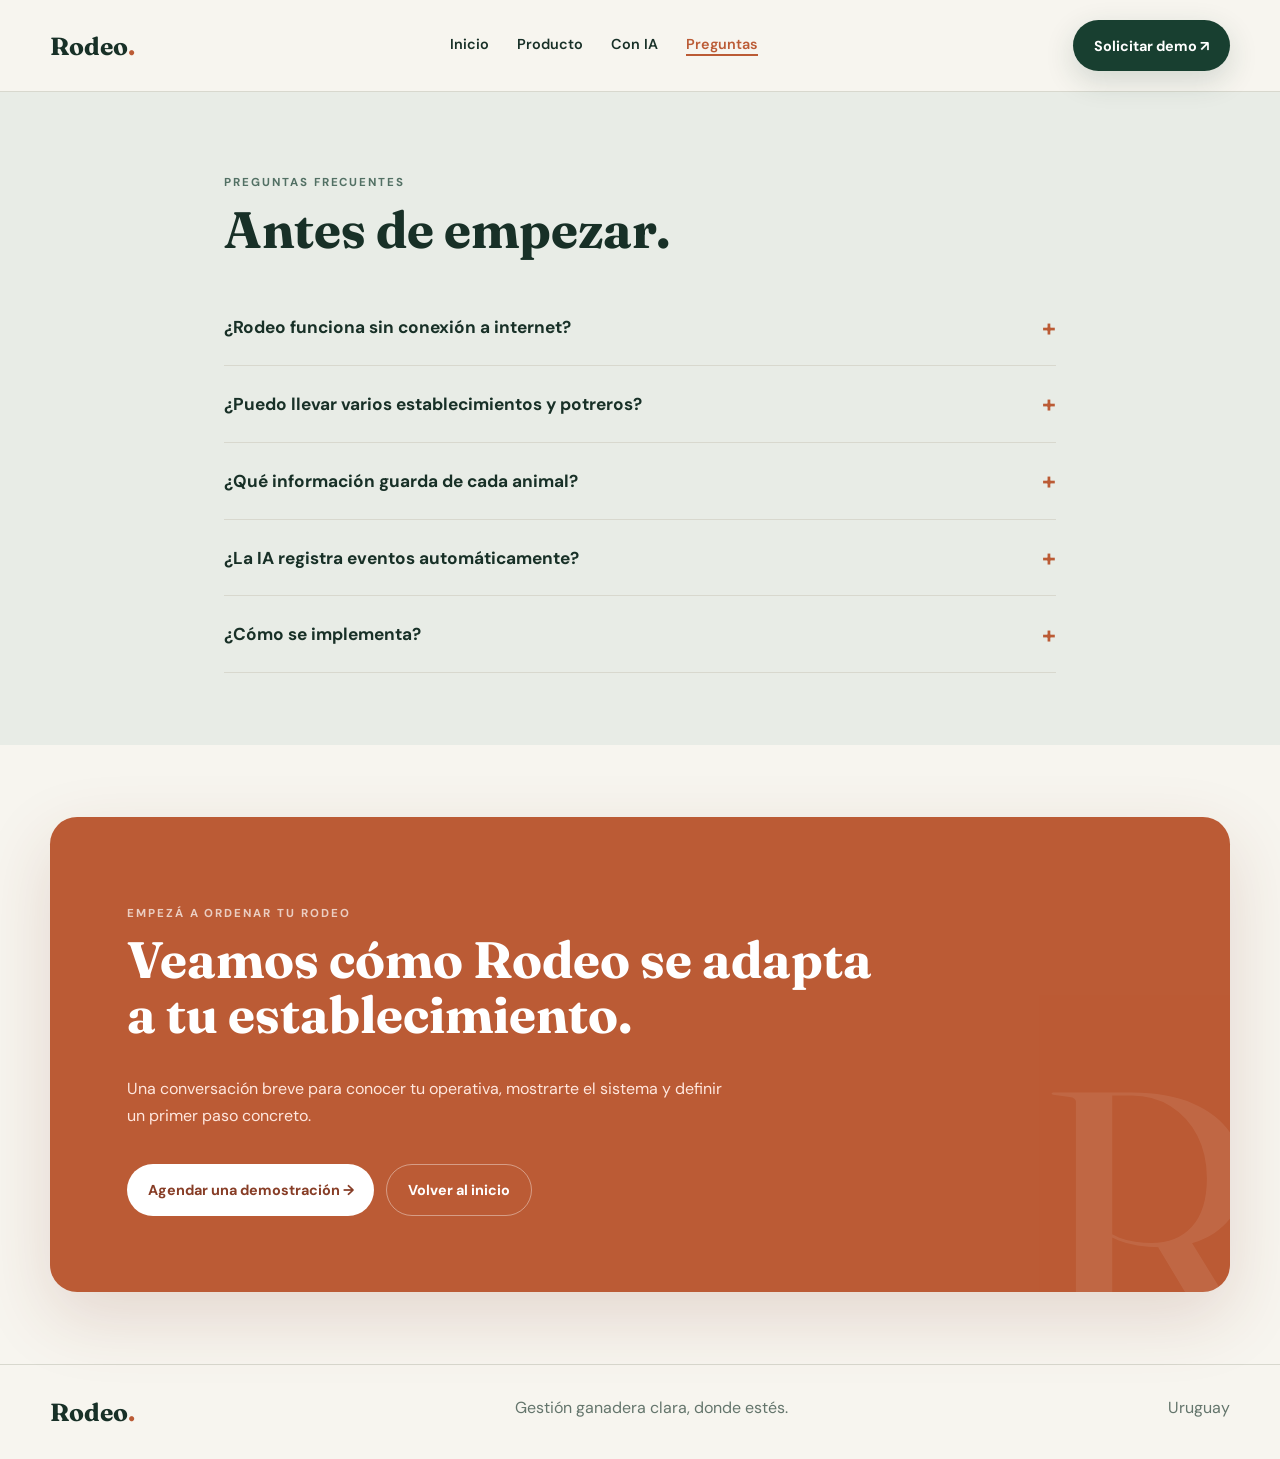
==== preguntas.html @ fd8c74f4 "separacion en secciones" ====
<!doctype html>
<html lang="es">
<head>
  <meta charset="utf-8">
  <meta name="viewport" content="width=device-width,initial-scale=1">
  <meta name="description" content="Preguntas frecuentes y contacto para una demostración de Rodeo.">
  <title>Preguntas — Rodeo</title>
  <meta name="theme-color" content="#173f30">
  <meta name="color-scheme" content="light">
  <meta name="robots" content="index, follow">
  <link rel="icon" href="assets/favicon.svg" type="image/svg+xml">
  <link rel="apple-touch-icon" href="assets/apple-touch-icon.png">
  <link rel="manifest" href="site.webmanifest">
  <link rel="stylesheet" href="styles.css">
  <link rel="preconnect" href="https://fonts.googleapis.com">
  <link rel="preconnect" href="https://fonts.gstatic.com" crossorigin>
  <link href="https://fonts.googleapis.com/css2?family=DM+Sans:wght@400;500;600;700&family=Fraunces:opsz,wght@9..144,600;9..144,700&display=swap" rel="stylesheet">
</head>
<body>
  <header class="header-bar">
    <div class="wrap header">
      <a class="display logo" href="index.html">Rodeo<span>.</span></a>
      <nav aria-label="Navegación principal">
        <a href="index.html">Inicio</a>
        <a href="producto.html">Producto</a>
        <a href="ia.html">Con IA</a>
        <a href="preguntas.html" aria-current="page">Preguntas</a>
      </nav>
      <a class="button primary" href="#contacto">Solicitar demo ↗</a>
    </div>
  </header>
  <main>
    <section class="section workflow-bg">
      <div class="wrap faq">
        <p class="eyebrow">Preguntas frecuentes</p>
        <h2 class="display">Antes de empezar.</h2>
        <details><summary>¿Rodeo funciona sin conexión a internet?</summary><p>Sí. Las jornadas de manga pueden prepararse previamente y utilizarse sin señal. Al recuperar conexión, la información se sincroniza con el sistema.</p></details>
        <details><summary>¿Puedo llevar varios establecimientos y potreros?</summary><p>Sí. Rodeo organiza animales por DICOSE, establecimiento y potrero, y registra los traslados entre ubicaciones.</p></details>
        <details><summary>¿Qué información guarda de cada animal?</summary><p>Identificación, caravana, sexo, raza, categoría, peso, dentición, estado reproductivo, ubicación, aptitud comercial y la bitácora de eventos, entre otros datos.</p></details>
        <details><summary>¿La IA registra eventos automáticamente?</summary><p>No. Rodeo identifica la información de la foto y prepara un borrador de los eventos. Una persona debe revisar los datos y confirmarlos antes de que se incorporen a las fichas.</p></details>
        <details><summary>¿Cómo se implementa?</summary><p>La puesta en marcha se adapta al establecimiento. En una demostración podemos revisar el flujo actual, los datos disponibles y la mejor forma de comenzar.</p></details>
      </div>
    </section>

    <section class="wrap section" id="contacto">
      <div class="cta">
        <div>
          <p class="eyebrow cta-eyebrow">Empezá a ordenar tu rodeo</p>
          <h2 class="display">Veamos cómo Rodeo se adapta a tu establecimiento.</h2>
          <p class="cta-copy">Una conversación breve para conocer tu operativa, mostrarte el sistema y definir un primer paso concreto.</p>
          <div class="actions">
            <a class="button white" href="mailto:contacto@rodeo.uy?subject=Quiero%20conocer%20Rodeo">Agendar una demostración →</a>
            <a class="button outline" href="index.html">Volver al inicio</a>
          </div>
        </div>
      </div>
    </section>
  </main>
  <footer><div class="wrap footer"><span class="display logo">Rodeo<span>.</span></span><span>Gestión ganadera clara, donde estés.</span><span>Uruguay</span></div></footer>
</body>
</html>
---- styles.css ----
/* Rodeo — estilos de la landing page */

:root{--green:#183f30;--orange:#bb5b35;--ink:#183027;--muted:#607068;--paper:#f7f5ef;--line:#d8d8ce}*{box-sizing:border-box}html{scroll-behavior:smooth}body{margin:0;background:var(--paper);color:var(--ink);font-family:"DM Sans",sans-serif}a{color:inherit;text-decoration:none}a:focus-visible{outline:3px solid var(--orange);outline-offset:3px}.wrap{width:min(1180px,calc(100% - 2rem));margin:auto}.display{font-family:"Fraunces",serif}.eyebrow{font-size:.72rem;font-weight:700;letter-spacing:.17em;text-transform:uppercase;color:#527064}.header{display:flex;align-items:center;justify-content:space-between;padding:1.25rem 0}.logo{font-size:1.55rem;font-weight:700}.logo span,.hero em{color:var(--orange)}nav{display:flex;gap:1.75rem;font-size:.9rem;font-weight:600}.button{display:inline-flex;min-height:3.2rem;align-items:center;justify-content:center;gap:.55rem;border-radius:999px;padding:.75rem 1.3rem;font-size:.9rem;font-weight:700;transition:.2s}.button:hover{transform:translateY(-2px)}.primary{background:var(--green);color:#fff;box-shadow:0 10px 30px #183f3029}.secondary{border:1px solid #cbd3cb;background:#ffffff8c}.hero{display:grid;grid-template-columns:1.02fr .98fr;align-items:center;gap:clamp(2rem,5vw,5rem);padding:6rem 0}.hero h1{margin:.5rem 0 0;font-size:clamp(3.4rem,7vw,6.7rem);line-height:.91;letter-spacing:-.055em}.hero em{font-weight:inherit}.lead{max-width:36rem;margin:2rem 0 0;font-size:1.12rem;line-height:1.7;color:#53665d}.actions{display:flex;flex-wrap:wrap;gap:.75rem;margin-top:2.2rem}.product{position:relative;border:1px solid #ffffffcc;border-radius:1.5rem;background:#e7ebe5;box-shadow:0 35px 80px #2a3d302e;transform:rotate(1.5deg)}.product:before{content:"";position:absolute;z-index:-1;inset:13% -12% -10% 8%;border-radius:50%;background:#d8a55d;opacity:.42}.window{display:grid;grid-template-columns:7rem 1fr;min-height:32rem;overflow:hidden;border-radius:inherit;background:#f7f9f6}.mocknav{padding:1.25rem .8rem;background:#173f30;color:#fff}.line{height:.45rem;margin-top:1rem;border-radius:1rem;background:#ffffff2e}.mockmain{padding:1.5rem}.mockhead,.activity-head{display:flex;align-items:center;justify-content:space-between}.online{border-radius:999px;background:#e1eee6;padding:.35rem .7rem;font-size:.7rem;font-weight:700;color:#276146}.stats{display:grid;grid-template-columns:repeat(3,1fr);gap:.7rem;margin-top:1.5rem}.stat,.activity{border:1px solid #dce3dc;border-radius:.8rem;background:#fff;padding:.9rem}.stat small{font-size:.58rem;color:#718078}.stat strong{display:block;margin-top:.5rem;font-family:"Fraunces",serif;font-size:1.5rem}.chart{display:flex;height:9rem;align-items:end;gap:.7rem;padding:1.2rem;border:1px solid #dce3dc;border-radius:.9rem;background:#fff}.chart span{flex:1;border-radius:.35rem .35rem .1rem .1rem;background:#31795c}.activity{margin-top:1rem}.skeleton{height:.45rem;margin-top:.6rem;border-radius:1rem;background:#edf0ec}.offline{position:absolute;right:-2rem;bottom:2.8rem;display:flex;align-items:center;gap:.7rem;border-radius:.9rem;background:#fff;padding:.85rem 1rem;box-shadow:0 16px 35px #20302633;transform:rotate(-1.5deg)}.pulse{width:.65rem;height:.65rem;border-radius:50%;background:#4d936f;box-shadow:0 0 0 .35rem #dcece4}.offline p{margin:0;font-size:.72rem;font-weight:700}.offline small{color:#718078}.trust{display:grid;grid-template-columns:1.4fr repeat(3,1fr);border-block:1px solid var(--line);margin:2.5rem auto}.trust>div{padding:1.7rem 1.2rem;border-right:1px solid var(--line)}.trust strong{display:block;font-family:"Fraunces",serif;font-size:1.3rem}.trust small{color:#64756c}.section{padding:6rem 0}.section h2{margin:.8rem 0 3rem;font-size:clamp(2.7rem,6vw,4rem);line-height:1.05}.cards{display:grid;grid-template-columns:repeat(3,1fr);gap:1rem}.card{min-height:22rem;display:flex;flex-direction:column;justify-content:space-between;border:1px solid var(--line);border-radius:1.25rem;padding:1.5rem;background:#fbfaf6}.card:nth-child(2){background:#1c4938;color:#f8f5ec}.card:nth-child(2) p{color:#c5d5cc}.card:nth-child(3){background:#e6b96f;border-color:#e6b96f}.cardtop{display:flex;justify-content:space-between;font-size:.7rem;font-weight:700}.number{font-family:"Fraunces",serif;font-size:4.2rem;line-height:1;opacity:.3}.card h3{margin:0;font-family:"Fraunces",serif;font-size:2rem}.card p{line-height:1.65;color:var(--muted)}.workflow-bg{background:#e8ece6}.workflow{display:grid;grid-template-columns:.8fr 1.2fr;gap:5rem}.steps{margin:0;padding:0;border-top:1px solid #cfd4cc;list-style:none}.step{display:grid;grid-template-columns:3rem 1fr;gap:1rem;border-bottom:1px solid #cfd4cc;padding:1.5rem 0}.step>span{font-family:"Fraunces",serif;font-size:1.5rem;color:var(--orange)}.step h3,.step p{margin:0}.step p{margin-top:.5rem;color:var(--muted)}.cta{position:relative;overflow:hidden;border-radius:1.7rem;background:var(--orange);color:#fff;padding:clamp(2rem,6vw,5rem)}.cta:after{content:"R";position:absolute;right:-2rem;bottom:-6rem;font-family:"Fraunces",serif;font-size:22rem;line-height:1;opacity:.08}.cta>div{position:relative;z-index:1;max-width:48rem}.cta h2{margin:1rem 0 0;font-size:clamp(2.5rem,6vw,4rem)}.white{background:#fff;color:#873d26}.outline{border:1px solid #ffffff66}footer{border-top:1px solid var(--line);padding:2rem 0;color:#64756c}.footer{display:flex;flex-wrap:wrap;justify-content:space-between;gap:1rem}.footer .logo{color:var(--ink)}
    @media(max-width:820px){nav{display:none}.hero,.workflow{grid-template-columns:1fr}.hero{padding:4rem 0}.hero h1{font-size:clamp(3.2rem,15vw,5.4rem)}.product{width:94%;margin:auto}.window{min-height:26rem;grid-template-columns:5rem 1fr}.offline{right:-1rem}.trust{grid-template-columns:1fr 1fr}.trust>div{border-bottom:1px solid var(--line)}.cards{grid-template-columns:1fr}.card{min-height:17rem}.section{padding:4rem 0}}@media(prefers-reduced-motion:reduce){html{scroll-behavior:auto}.button{transition:none}}

/* Ajustes de composición y ritmo visual */
    .section-head{margin-bottom:3.25rem}.section-head h2,.section-head>p{margin-bottom:0}.section-head h2{max-width:48rem}.section-head>p{padding-bottom:.35rem}.cards{gap:1.25rem}.card{min-height:20rem;padding:1.75rem}.card h3{max-width:16rem}.journey-demo,.animal-demo,.insights{box-shadow:0 20px 60px #27342b0d}.journey-intro{min-height:38rem}.journey-intro .big{margin:3.5rem 0 0}.journey-board{padding:2.25rem}.journey-row{min-height:4.65rem}.animal-profile{display:flex;flex-direction:column;justify-content:center}.animal-meta{border:1px solid #ffffff1f;border-radius:.8rem;overflow:hidden}.animal-meta div:nth-child(odd){border-right:1px solid #ffffff1f}.timeline{background:#fdfcf8}.event{min-height:4.4rem}.module{display:flex;flex-direction:column}.module h3{margin-top:auto;padding-top:2.75rem}.module p{min-height:3.2rem}.insight-panel{padding:2rem}.weight-chart{margin-inline:.5rem}.review-list li:last-child,.checklist li:last-child{border-bottom:0}.roadmap-grid{overflow:hidden;border:1px solid #ffffff20;border-radius:1rem}.roadmap-item{min-height:19rem;display:flex;flex-direction:column}.roadmap-item h3{margin-top:2rem}.roadmap-item .planned{margin-top:auto;padding-top:1.5rem}.faq h2{margin-bottom:2rem}.faq details p{padding-right:3rem}.cta{box-shadow:0 25px 70px #7d341f28}
    @media(max-width:820px){.section-head{margin-bottom:2.25rem}.section-head>p{margin-top:1.25rem;padding-bottom:0}.card{min-height:16rem}.journey-intro{min-height:30rem}.journey-board{padding:1.25rem}.animal-profile{padding-block:2.5rem}.animal-meta div:nth-child(odd){border-right:0}.module p{min-height:0}.roadmap-item{min-height:17rem}.insight-panel{padding:1.25rem}.faq details p{padding-right:1rem}}

.journey-demo{display:grid;grid-template-columns:.72fr 1.28fr;gap:1rem}.journey-intro{display:flex;flex-direction:column;justify-content:space-between;padding:clamp(1.5rem,4vw,3rem);border-radius:1.3rem;background:#e6b96f}.journey-intro .big{font-family:"Fraunces",serif;font-size:clamp(4rem,8vw,7rem);line-height:.85}.journey-intro p{max-width:25rem;line-height:1.6}.journey-board{padding:clamp(1.25rem,3vw,2rem);border-radius:1.3rem;background:#163d2f;color:white}.journey-board-head{display:flex;align-items:center;justify-content:space-between;gap:1rem;padding-bottom:1.5rem;border-bottom:1px solid #ffffff25}.live{display:inline-flex;align-items:center;gap:.45rem;padding:.35rem .7rem;border-radius:999px;background:#ffffff18;font-size:.7rem;font-weight:700}.live:before{content:"";width:.5rem;height:.5rem;border-radius:50%;background:#e6b96f}.journey-progress{height:.5rem;margin:1.25rem 0 .6rem;overflow:hidden;border-radius:1rem;background:#ffffff1a}.journey-progress span{display:block;width:72%;height:100%;border-radius:inherit;background:#e6b96f}.journey-rows{margin-top:1.2rem}.journey-row{display:grid;grid-template-columns:2rem 1fr auto;align-items:center;gap:1rem;padding:1rem 0;border-bottom:1px solid #ffffff1a}.journey-row .icon{display:grid;width:2rem;height:2rem;place-items:center;border-radius:.55rem;background:#ffffff12}.journey-row b{display:block}.journey-row small{color:#bcd0c5}.count{font-family:"Fraunces",serif;font-size:1.35rem}.animal-demo{display:grid;grid-template-columns:.85fr 1.15fr;border:1px solid var(--line);border-radius:1.5rem;overflow:hidden;background:#fff}.animal-profile{padding:clamp(1.5rem,4vw,3rem);background:#173f30;color:#fff}.ear-tag{display:inline-block;margin:2rem 0;padding:.7rem 1rem .55rem;border-radius:.7rem .7rem 1.2rem 1.2rem;background:#e6b96f;color:#173f30;font-family:monospace;font-size:1.1rem;font-weight:800;letter-spacing:.08em;box-shadow:inset 0 -4px #c18c41}.animal-profile h3{margin:.4rem 0;font-family:"Fraunces",serif;font-size:2.4rem}.animal-meta{display:grid;grid-template-columns:1fr 1fr;gap:1px;margin-top:2rem;background:#ffffff24}.animal-meta div{padding:1rem;background:#173f30}.animal-meta small{display:block;color:#a9c0b5}.animal-meta strong{display:block;margin-top:.3rem}.timeline{padding:clamp(1.5rem,4vw,3rem)}.timeline h3{margin:0 0 2rem;font-family:"Fraunces",serif;font-size:1.7rem}.event{position:relative;display:grid;grid-template-columns:5.5rem 1fr;gap:1.2rem;padding:0 0 1.5rem 1.2rem;border-left:1px solid #cbd6ce}.event:before{content:"";position:absolute;left:-.36rem;top:.15rem;width:.65rem;height:.65rem;border-radius:50%;background:#bb5b35;box-shadow:0 0 0 .3rem #f4e6df}.event:last-child{padding-bottom:0}.event time{font-size:.75rem;color:#6b786f}.event b{display:block}.event p{margin:.3rem 0 0;color:var(--muted);font-size:.88rem}.insights{display:grid;grid-template-columns:1.2fr .8fr;gap:1rem}.insight-panel{padding:1.5rem;border:1px solid var(--line);border-radius:1.2rem;background:#fff}.insight-panel h3{margin:0;font-family:"Fraunces",serif;font-size:1.5rem}.kpi-row{display:grid;grid-template-columns:repeat(3,1fr);gap:.75rem;margin-top:1.5rem}.kpi{padding:1rem;border-radius:.8rem;background:#f2f3ee}.kpi small{display:block;color:var(--muted)}.kpi strong{display:block;margin:.4rem 0;font-family:"Fraunces",serif;font-size:1.8rem}.trend{font-size:.72rem;color:#277451}.weight-chart{position:relative;height:15rem;margin-top:2rem;border-left:1px solid #d9dfda;border-bottom:1px solid #d9dfda;background:repeating-linear-gradient(to bottom,transparent 0,transparent 3.7rem,#edf0ed 3.75rem)}.weight-chart svg{position:absolute;inset:0;width:100%;height:100%;overflow:visible}.review-list{margin-top:1.5rem;padding:0;list-style:none}.review-list li{display:flex;align-items:center;justify-content:space-between;gap:1rem;padding:1rem 0;border-bottom:1px solid var(--line)}.review-list span{display:block}.review-list small{color:var(--muted)}.badge-warn{padding:.3rem .6rem;border-radius:999px;background:#fff0d8;color:#995419;font-size:.7rem;font-weight:700}.roadmap{padding:clamp(2rem,5vw,4rem);border-radius:1.5rem;background:#142d24;color:white}.roadmap-head{display:flex;align-items:end;justify-content:space-between;gap:2rem}.roadmap-head h2{margin:.8rem 0 0}.roadmap-head p{max-width:34rem;line-height:1.7;color:#bdd0c6}.roadmap-grid{display:grid;grid-template-columns:repeat(4,1fr);gap:1px;margin-top:3rem;background:#ffffff25}.roadmap-item{padding:1.5rem;background:#142d24}.roadmap-item .road-icon{display:grid;width:2.8rem;height:2.8rem;place-items:center;border:1px solid #ffffff35;border-radius:50%;color:#e6b96f}.roadmap-item h3{margin:2rem 0 .6rem;font-family:"Fraunces",serif;font-size:1.35rem}.roadmap-item p{margin:0;line-height:1.6;color:#adc2b7;font-size:.9rem}.planned{display:inline-block;margin-top:1.5rem;color:#e6b96f;font-size:.65rem;font-weight:800;letter-spacing:.13em}
    @media(max-width:820px){.journey-demo,.animal-demo,.insights{grid-template-columns:1fr}.journey-intro{min-height:25rem}.animal-meta,.kpi-row{grid-template-columns:1fr 1fr}.kpi:last-child{grid-column:span 2}.roadmap-head{display:block}.roadmap-grid{grid-template-columns:1fr 1fr}.event{grid-template-columns:4.5rem 1fr}}
    @media(max-width:520px){.roadmap-grid{grid-template-columns:1fr}.journey-row{grid-template-columns:2rem 1fr}.journey-row .count{grid-column:2}.animal-meta{grid-template-columns:1fr}}

.photo-story{position:relative;min-height:42rem;display:flex;align-items:end;margin-top:6rem;background:linear-gradient(90deg,#102b2099,#102b2014),url("assets/rodeo-manga-uruguay.png") center/cover;border-radius:1.6rem;overflow:hidden}.photo-copy{width:min(40rem,100%);margin:clamp(1.25rem,5vw,4rem);padding:clamp(1.5rem,4vw,3rem);border:1px solid #ffffff38;border-radius:1.2rem;background:#132c23d9;color:white;backdrop-filter:blur(12px)}.photo-copy h2{margin:.8rem 0 1rem;font-size:clamp(2.4rem,5vw,4rem);line-height:1.02}.photo-copy p{line-height:1.7;color:#d6e1da}.photo-kicker{display:flex;align-items:center;gap:.6rem;font-size:.75rem;font-weight:700;letter-spacing:.13em}.photo-kicker:before{content:"";width:2rem;height:1px;background:#e6b96f}.modules{display:grid;grid-template-columns:repeat(12,1fr);gap:1rem}.module{grid-column:span 4;min-height:16rem;padding:1.5rem;border:1px solid var(--line);border-radius:1.2rem;background:#fff}.module.wide{grid-column:span 8}.module.dark{background:#173f30;color:white;border-color:#173f30}.module-icon{display:grid;width:2.8rem;height:2.8rem;place-items:center;border-radius:.75rem;background:#e8f0eb;color:#1c5a40;font-size:1.3rem}.module.dark .module-icon{background:#ffffff1f;color:#fff}.module h3{margin:2.5rem 0 .6rem;font-family:"Fraunces",serif;font-size:1.55rem}.module p{margin:0;max-width:34rem;line-height:1.6;color:var(--muted)}.module.dark p{color:#c7d8cf}.faq{max-width:52rem;margin:auto}.faq details{border-bottom:1px solid var(--line)}.faq summary{display:flex;align-items:center;justify-content:space-between;gap:1rem;padding:1.4rem 0;font-size:1.08rem;font-weight:700;cursor:pointer;list-style:none}.faq summary:after{content:"+";font-size:1.5rem;color:var(--orange)}.faq details[open] summary:after{content:"−"}.faq details p{max-width:44rem;margin:0 0 1.5rem;line-height:1.7;color:var(--muted)}.mini-label{display:inline-flex;padding:.35rem .65rem;border-radius:999px;background:#e6b96f;color:#183027;font-size:.68rem;font-weight:800;letter-spacing:.09em}.section-head{display:flex;align-items:end;justify-content:space-between;gap:2rem}.section-head>p{max-width:30rem;margin-bottom:3.5rem;line-height:1.7;color:var(--muted)}
    @media(max-width:820px){.photo-story{min-height:36rem;margin-top:3rem}.module,.module.wide{grid-column:span 12}.section-head{display:block}.section-head>p{margin-top:-2rem}.header .button{min-height:2.7rem;padding:.6rem 1rem}.photo-copy{margin:1rem}}

.ai-section{position:relative;overflow:hidden;background:#e7b76c}.ai-section:before{content:"";position:absolute;inset:0;background:radial-gradient(circle at 85% 20%,#fff6d966,transparent 32%);pointer-events:none}.ai-flow{position:relative;display:grid;grid-template-columns:.72fr 1.28fr;gap:4rem;align-items:center}.ai-copy h2{margin:.8rem 0 1.5rem;font-size:clamp(3rem,6vw,5.5rem);line-height:.92}.ai-copy>p{max-width:31rem;font-size:1.08rem;line-height:1.7}.human-control{display:flex;gap:.75rem;align-items:center;margin-top:2rem;padding-top:1.5rem;border-top:1px solid #1830272e;font-weight:700}.human-control span{display:grid;width:2.3rem;height:2.3rem;place-items:center;border-radius:50%;background:#183027;color:white}.ai-demo{display:grid;grid-template-columns:1fr 3.5rem 1fr;align-items:center}.notebook{position:relative;min-height:27rem;padding:2.2rem 1.6rem 1.6rem 3.4rem;border-radius:.4rem 1rem 1rem .4rem;background:repeating-linear-gradient(#fffdf5 0,#fffdf5 2.15rem,#b9d0dc 2.2rem);box-shadow:0 25px 55px #6d471e35;transform:rotate(-2deg)}.notebook:before{content:"";position:absolute;left:1.65rem;top:0;bottom:0;border-left:2px solid #e3a0a0}.notebook-label{display:inline-flex;gap:.5rem;align-items:center;margin-bottom:1.6rem;padding:.35rem .65rem;border-radius:999px;background:#183027;color:white;font-family:"DM Sans",sans-serif;font-size:.67rem;font-weight:700;letter-spacing:.08em}.scribble{margin:0 0 1.15rem;font-family:"Segoe Print","Bradley Hand",cursive;font-size:1rem;line-height:1.1;color:#33413b;transform:rotate(-.5deg)}.flow-arrow{display:grid;place-items:center;width:3rem;height:3rem;border-radius:50%;background:#183027;color:white;font-size:1.4rem;box-shadow:0 10px 24px #6d471e2b;z-index:2}.ai-result{min-height:27rem;padding:1.7rem;border-radius:1.1rem;background:#173f30;color:white;box-shadow:0 25px 55px #6d471e35;transform:rotate(1deg)}.ai-result-head{display:flex;align-items:center;justify-content:space-between;padding-bottom:1.2rem;border-bottom:1px solid #ffffff22}.ai-result-head b{font-family:"Fraunces",serif;font-size:1.35rem}.ai-chip{padding:.3rem .55rem;border-radius:999px;background:#e7b76c;color:#173f30;font-size:.63rem;font-weight:800}.found{margin:1.5rem 0 .5rem;font-family:"Fraunces",serif;font-size:2rem}.ai-result ul{padding:0;list-style:none}.ai-result li{display:flex;gap:.7rem;padding:.75rem 0;border-bottom:1px solid #ffffff1a;color:#d4e0da}.ai-result li span{color:#e7b76c}.ai-actions{display:flex;gap:.55rem;margin-top:1.4rem}.ai-button{flex:1;padding:.7rem .5rem;border:1px solid #ffffff44;border-radius:.6rem;text-align:center;font-size:.7rem;font-weight:700}.ai-button.confirm{background:#e7b76c;border-color:#e7b76c;color:#173f30}.ai-note{position:relative;margin-top:2rem;padding-left:1rem;border-left:2px solid #173f30;font-size:.8rem;line-height:1.5;color:#344b41}
    .roadmap-grid.three{grid-template-columns:repeat(3,1fr)}
    @media(max-width:900px){.ai-flow{grid-template-columns:1fr;gap:2.5rem}.ai-copy{max-width:40rem}.ai-demo{max-width:45rem;margin:auto}}
    @media(max-width:620px){.ai-demo{grid-template-columns:1fr}.flow-arrow{margin:-.75rem auto;transform:rotate(90deg)}.notebook,.ai-result{min-height:23rem}.roadmap-grid.three{grid-template-columns:1fr}}

.review-list b,.review-list small{display:block}.review-list small{margin-top:.3rem;line-height:1.35}.review-list li>div{min-width:0}.review-list .badge-warn{flex:0 0 auto}
    

/* Variantes antes definidas en atributos style del HTML */
.hero-note{font-size:.85rem}.line-short{width:60%}.line-spaced{margin-top:3rem}.mock-title{margin:.2rem 0}.mock-chart-title{margin-top:1.8rem;font-size:.75rem}.bar-42{height:42%}.bar-54{height:54%}.bar-65{height:65%}.bar-72{height:72%}.bar-88{height:88%}.skeleton-short{width:80%}.journey-lot-title{margin:.7rem 0;font-size:2rem}.journey-status-label{color:#bcd0c5}.journey-title{margin:.3rem 0;font-size:1.6rem}.count-warning{color:#e6b96f}.notebook-date{margin-top:2.4rem}.animal-subtitle{color:#bcd0c5}.roadmap-eyebrow{color:#e6b96f}.cta-eyebrow{color:#ffffffb3}.cta-copy{max-width:38rem;line-height:1.7;color:#ffe7de}

/* Tasa de conversión estimada */
.conversion-section{background:#eeece4}.conversion-layout{display:grid;grid-template-columns:.82fr 1.18fr;gap:clamp(2.5rem,7vw,7rem);align-items:center}.conversion-copy h2{margin:.8rem 0 1.5rem;font-size:clamp(2.8rem,5.5vw,4.8rem);line-height:1}.conversion-copy>p{max-width:34rem;line-height:1.7;color:var(--muted)}.conversion-definition{display:grid;grid-template-columns:1fr auto 1fr auto 1fr;align-items:center;gap:.6rem;margin:2rem 0;padding:1.1rem;border-block:1px solid #c9cec6;font-size:.75rem;text-align:center}.conversion-definition i{font-family:"Fraunces",serif;font-size:1.4rem;color:#bb5b35}.conversion-definition strong{color:#173f30}.conversion-disclaimer{padding-left:1rem;border-left:3px solid #bb5b35;font-size:.78rem}.conversion-card{padding:clamp(1.5rem,4vw,2.5rem);border:1px solid #d6ddd7;border-radius:1.4rem;background:#fff;box-shadow:0 24px 65px #27342b16}.conversion-card-head{display:flex;align-items:start;justify-content:space-between;gap:1rem;padding-bottom:1.5rem;border-bottom:1px solid var(--line)}.conversion-card-head small{font-size:.65rem;font-weight:700;letter-spacing:.1em;color:var(--muted)}.conversion-card-head h3{margin:.4rem 0 0;font-family:"Fraunces",serif;font-size:1.55rem}.quality-badge{padding:.42rem .75rem;border-radius:999px;background:#dff2e6;color:#216341;font-size:.67rem;font-weight:800;letter-spacing:.08em}.conversion-main{display:grid;grid-template-columns:12rem 1fr;align-items:end;gap:2rem;padding:2rem 0}.conversion-main small,.conversion-compare small{display:block;font-size:.65rem;font-weight:700;letter-spacing:.1em;color:var(--muted)}.conversion-main strong{display:block;font-family:"Fraunces",serif;font-size:5rem;line-height:.95;color:#173f30}.conversion-main span{font-size:.72rem;color:var(--muted)}.conversion-scale{display:grid;grid-template-columns:repeat(4,1fr);gap:.25rem;padding-bottom:1.1rem}.conversion-scale span{height:.65rem;border-radius:99px;opacity:.32}.scale-excellent{background:#198754}.scale-good{background:#63a95c}.scale-regular{background:#e2ad4f}.scale-poor{background:#bb5b35}.conversion-scale .active{height:1rem;opacity:1;box-shadow:0 0 0 3px #63a95c24}.conversion-compare{display:grid;grid-template-columns:1fr 1fr;border-block:1px solid var(--line)}.conversion-compare div{padding:1.2rem 0}.conversion-compare div+div{padding-left:1.5rem;border-left:1px solid var(--line)}.conversion-compare strong{display:block;margin-top:.25rem;font-family:"Fraunces",serif;font-size:1.8rem}.conversion-reading{display:flex;gap:.8rem;align-items:center;padding-top:1.5rem}.conversion-reading>span{display:grid;flex:0 0 2.3rem;height:2.3rem;place-items:center;border-radius:50%;background:#e2f0e6;color:#216341;font-size:1.25rem}.conversion-reading p{margin:0;font-size:.82rem;line-height:1.5;color:var(--muted)}.conversion-reading strong{color:var(--ink)}
@media(max-width:850px){.conversion-layout{grid-template-columns:1fr}.conversion-copy{max-width:42rem}.conversion-definition{max-width:40rem}}
@media(max-width:520px){.conversion-definition{grid-template-columns:1fr;gap:.25rem}.conversion-definition i{line-height:1}.conversion-main{grid-template-columns:1fr;gap:1.2rem}.conversion-compare{grid-template-columns:1fr}.conversion-compare div+div{padding-left:0;border-left:0;border-top:1px solid var(--line)}}


/* Asistente IA */
.assistant-section{background:#173f30;color:#fff}.assistant-layout{display:grid;grid-template-columns:.9fr 1.1fr;gap:clamp(3rem,7vw,7rem);align-items:center}.assistant-copy .eyebrow{color:#e7b76c}.assistant-copy h2{margin-bottom:1.4rem}.assistant-lead{max-width:620px;color:#d2ddd7;font-size:1.15rem;line-height:1.65}.assistant-points{display:grid;gap:.65rem;margin:1.5rem 0;padding:0;list-style:none;color:#e9f0ec}.assistant-points li{position:relative;padding-left:1.5rem}.assistant-points li:before{content:'✓';position:absolute;left:0;color:#e7b76c;font-weight:800}.assistant-note{max-width:650px;padding:1rem 1.15rem;border-left:3px solid #e7b76c;background:#ffffff0b;color:#d2ddd7;line-height:1.55}.assistant-chat{padding:1.4rem;border-radius:1.3rem;background:#fffdf8;color:#17231e;box-shadow:0 30px 80px #071b1455}.assistant-chat-head{display:flex;justify-content:space-between;align-items:center;padding-bottom:1rem;border-bottom:1px solid #d9d9ce}.assistant-chat-head div{display:flex;flex-direction:column}.assistant-chat-head small{color:#637069}.assistant-chat-head>span{color:#16845f;font-size:.72rem;font-weight:800;letter-spacing:.05em}.assistant-message{max-width:88%;margin-top:1rem;padding:.9rem 1rem;border-radius:1rem;background:#edf0eb;line-height:1.55}.assistant-message.user{margin-left:auto;background:#245d46;color:#fff}.assistant-source{margin-top:1rem;padding-top:.8rem;border-top:1px solid #d9d9ce;color:#637069;font-size:.76rem}.assistant-suggestions{display:flex;flex-wrap:wrap;gap:.5rem;margin-top:1rem}.assistant-suggestions span{padding:.45rem .7rem;border:1px solid #d9d9ce;border-radius:99px;color:#245d46;font-size:.75rem;font-weight:600}@media(max-width:850px){.assistant-layout{grid-template-columns:1fr}.assistant-chat{max-width:680px}}

/* Navegación multipágina */
.header-bar{position:sticky;top:0;z-index:50;background:var(--paper);box-shadow:0 1px 0 var(--line)}
nav a[aria-current="page"]{color:var(--orange);border-bottom:2px solid var(--orange);padding-bottom:.1rem}
.section{padding:4.5rem 0}.section h2{margin:.8rem 0 2rem;font-size:clamp(2.2rem,4.5vw,3.2rem);line-height:1.07}
.hero{padding:4.5rem 0}.journey-intro{min-height:28rem}.journey-intro .big{margin:2rem 0 0}
.notebook{min-height:22rem}.ai-result{min-height:22rem}.roadmap-item{min-height:15rem}
.photo-story{min-height:34rem;margin-top:3rem}.module{min-height:14rem}
.hero-cta-bottom{padding-top:0;padding-bottom:4rem}
@media(max-width:820px){.header-bar .header .button{min-height:2.7rem;padding:.6rem 1rem}.section{padding:3rem 0}.hero{padding:3.5rem 0}}
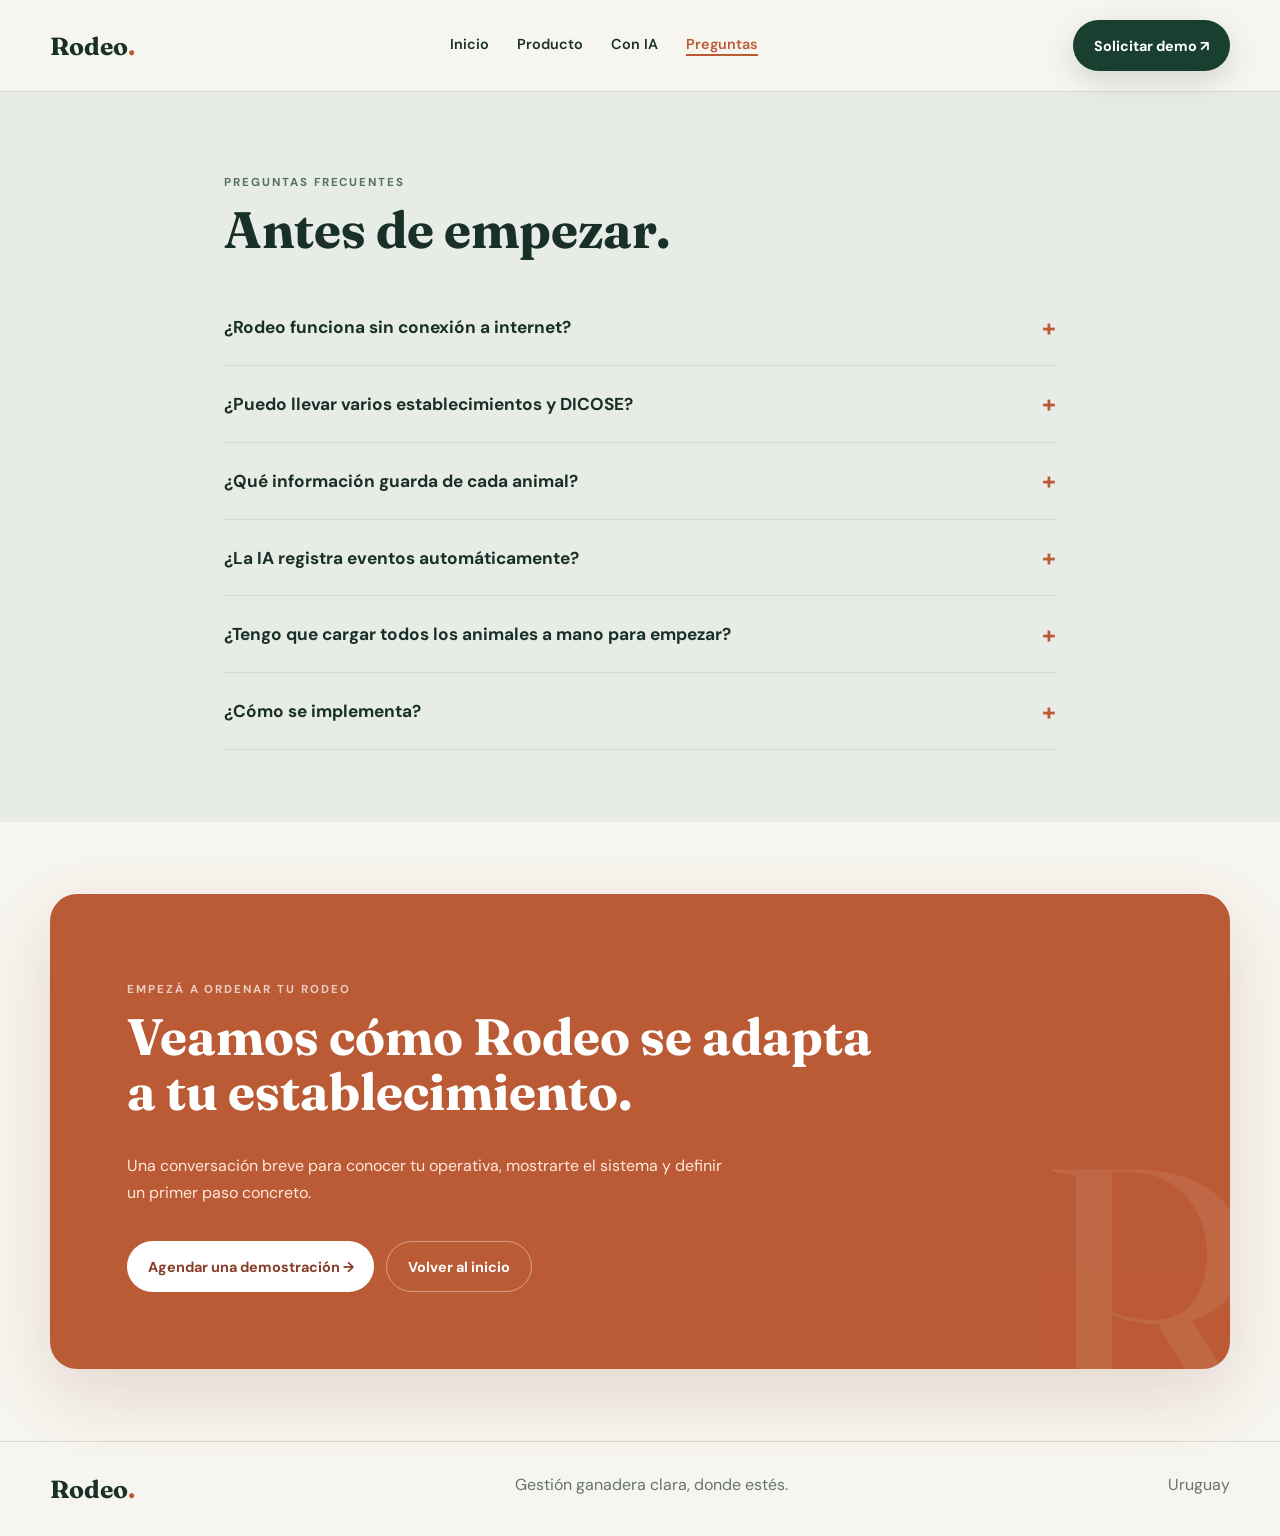
==== commit 6c8af425: "landing: integraciones reales + refuerzo papeleo y arranque - producto.html: seccion "Integraciones " ====
--- a/preguntas.html
+++ b/preguntas.html
@@ -35,9 +35,10 @@
         <p class="eyebrow">Preguntas frecuentes</p>
         <h2 class="display">Antes de empezar.</h2>
         <details><summary>¿Rodeo funciona sin conexión a internet?</summary><p>Sí. Las jornadas de manga pueden prepararse previamente y utilizarse sin señal. Al recuperar conexión, la información se sincroniza con el sistema.</p></details>
-        <details><summary>¿Puedo llevar varios establecimientos y potreros?</summary><p>Sí. Rodeo organiza animales por DICOSE, establecimiento y potrero, y registra los traslados entre ubicaciones.</p></details>
+        <details><summary>¿Puedo llevar varios establecimientos y DICOSE?</summary><p>Sí. Rodeo separa DICOSE propietario y de campo —podés tener varios sin que se mezclen— y organiza los animales por establecimiento y potrero, con sus traslados.</p></details>
         <details><summary>¿Qué información guarda de cada animal?</summary><p>Identificación, caravana, sexo, raza, categoría, peso, dentición, estado reproductivo, ubicación, aptitud comercial y la bitácora de eventos, entre otros datos.</p></details>
         <details><summary>¿La IA registra eventos automáticamente?</summary><p>No. Rodeo identifica la información de la foto y prepara un borrador de los eventos. Una persona debe revisar los datos y confirmarlos antes de que se incorporen a las fichas.</p></details>
+        <details><summary>¿Tengo que cargar todos los animales a mano para empezar?</summary><p>No. Importás tu existencia del SNIG y podemos migrar tus últimas pesadas y eventos desde un Excel o cuaderno, para arrancar con historial. Te acompañamos en la puesta a punto.</p></details>
         <details><summary>¿Cómo se implementa?</summary><p>La puesta en marcha se adapta al establecimiento. En una demostración podemos revisar el flujo actual, los datos disponibles y la mejor forma de comenzar.</p></details>
       </div>
     </section>
@@ -49,7 +50,7 @@
           <h2 class="display">Veamos cómo Rodeo se adapta a tu establecimiento.</h2>
           <p class="cta-copy">Una conversación breve para conocer tu operativa, mostrarte el sistema y definir un primer paso concreto.</p>
           <div class="actions">
-            <a class="button white" href="mailto:contacto@rodeo.uy?subject=Quiero%20conocer%20Rodeo">Agendar una demostración →</a>
+            <a class="button white" href="mailto:contacto@rodeo.com.uy?subject=Quiero%20conocer%20Rodeo">Agendar una demostración →</a>
             <a class="button outline" href="index.html">Volver al inicio</a>
           </div>
         </div>
--- a/styles.css
+++ b/styles.css
@@ -1,18 +1,18 @@
 /* Rodeo — estilos de la landing page */
 
 :root{--green:#183f30;--orange:#bb5b35;--ink:#183027;--muted:#607068;--paper:#f7f5ef;--line:#d8d8ce}*{box-sizing:border-box}html{scroll-behavior:smooth}body{margin:0;background:var(--paper);color:var(--ink);font-family:"DM Sans",sans-serif}a{color:inherit;text-decoration:none}a:focus-visible{outline:3px solid var(--orange);outline-offset:3px}.wrap{width:min(1180px,calc(100% - 2rem));margin:auto}.display{font-family:"Fraunces",serif}.eyebrow{font-size:.72rem;font-weight:700;letter-spacing:.17em;text-transform:uppercase;color:#527064}.header{display:flex;align-items:center;justify-content:space-between;padding:1.25rem 0}.logo{font-size:1.55rem;font-weight:700}.logo span,.hero em{color:var(--orange)}nav{display:flex;gap:1.75rem;font-size:.9rem;font-weight:600}.button{display:inline-flex;min-height:3.2rem;align-items:center;justify-content:center;gap:.55rem;border-radius:999px;padding:.75rem 1.3rem;font-size:.9rem;font-weight:700;transition:.2s}.button:hover{transform:translateY(-2px)}.primary{background:var(--green);color:#fff;box-shadow:0 10px 30px #183f3029}.secondary{border:1px solid #cbd3cb;background:#ffffff8c}.hero{display:grid;grid-template-columns:1.02fr .98fr;align-items:center;gap:clamp(2rem,5vw,5rem);padding:6rem 0}.hero h1{margin:.5rem 0 0;font-size:clamp(3.4rem,7vw,6.7rem);line-height:.91;letter-spacing:-.055em}.hero em{font-weight:inherit}.lead{max-width:36rem;margin:2rem 0 0;font-size:1.12rem;line-height:1.7;color:#53665d}.actions{display:flex;flex-wrap:wrap;gap:.75rem;margin-top:2.2rem}.product{position:relative;border:1px solid #ffffffcc;border-radius:1.5rem;background:#e7ebe5;box-shadow:0 35px 80px #2a3d302e;transform:rotate(1.5deg)}.product:before{content:"";position:absolute;z-index:-1;inset:13% -12% -10% 8%;border-radius:50%;background:#d8a55d;opacity:.42}.window{display:grid;grid-template-columns:7rem 1fr;min-height:32rem;overflow:hidden;border-radius:inherit;background:#f7f9f6}.mocknav{padding:1.25rem .8rem;background:#173f30;color:#fff}.line{height:.45rem;margin-top:1rem;border-radius:1rem;background:#ffffff2e}.mockmain{padding:1.5rem}.mockhead,.activity-head{display:flex;align-items:center;justify-content:space-between}.online{border-radius:999px;background:#e1eee6;padding:.35rem .7rem;font-size:.7rem;font-weight:700;color:#276146}.stats{display:grid;grid-template-columns:repeat(3,1fr);gap:.7rem;margin-top:1.5rem}.stat,.activity{border:1px solid #dce3dc;border-radius:.8rem;background:#fff;padding:.9rem}.stat small{font-size:.58rem;color:#718078}.stat strong{display:block;margin-top:.5rem;font-family:"Fraunces",serif;font-size:1.5rem}.chart{display:flex;height:9rem;align-items:end;gap:.7rem;padding:1.2rem;border:1px solid #dce3dc;border-radius:.9rem;background:#fff}.chart span{flex:1;border-radius:.35rem .35rem .1rem .1rem;background:#31795c}.activity{margin-top:1rem}.skeleton{height:.45rem;margin-top:.6rem;border-radius:1rem;background:#edf0ec}.offline{position:absolute;right:-2rem;bottom:2.8rem;display:flex;align-items:center;gap:.7rem;border-radius:.9rem;background:#fff;padding:.85rem 1rem;box-shadow:0 16px 35px #20302633;transform:rotate(-1.5deg)}.pulse{width:.65rem;height:.65rem;border-radius:50%;background:#4d936f;box-shadow:0 0 0 .35rem #dcece4}.offline p{margin:0;font-size:.72rem;font-weight:700}.offline small{color:#718078}.trust{display:grid;grid-template-columns:1.4fr repeat(3,1fr);border-block:1px solid var(--line);margin:2.5rem auto}.trust>div{padding:1.7rem 1.2rem;border-right:1px solid var(--line)}.trust strong{display:block;font-family:"Fraunces",serif;font-size:1.3rem}.trust small{color:#64756c}.section{padding:6rem 0}.section h2{margin:.8rem 0 3rem;font-size:clamp(2.7rem,6vw,4rem);line-height:1.05}.cards{display:grid;grid-template-columns:repeat(3,1fr);gap:1rem}.card{min-height:22rem;display:flex;flex-direction:column;justify-content:space-between;border:1px solid var(--line);border-radius:1.25rem;padding:1.5rem;background:#fbfaf6}.card:nth-child(2){background:#1c4938;color:#f8f5ec}.card:nth-child(2) p{color:#c5d5cc}.card:nth-child(3){background:#e6b96f;border-color:#e6b96f}.cardtop{display:flex;justify-content:space-between;font-size:.7rem;font-weight:700}.number{font-family:"Fraunces",serif;font-size:4.2rem;line-height:1;opacity:.3}.card h3{margin:0;font-family:"Fraunces",serif;font-size:2rem}.card p{line-height:1.65;color:var(--muted)}.workflow-bg{background:#e8ece6}.workflow{display:grid;grid-template-columns:.8fr 1.2fr;gap:5rem}.steps{margin:0;padding:0;border-top:1px solid #cfd4cc;list-style:none}.step{display:grid;grid-template-columns:3rem 1fr;gap:1rem;border-bottom:1px solid #cfd4cc;padding:1.5rem 0}.step>span{font-family:"Fraunces",serif;font-size:1.5rem;color:var(--orange)}.step h3,.step p{margin:0}.step p{margin-top:.5rem;color:var(--muted)}.cta{position:relative;overflow:hidden;border-radius:1.7rem;background:var(--orange);color:#fff;padding:clamp(2rem,6vw,5rem)}.cta:after{content:"R";position:absolute;right:-2rem;bottom:-6rem;font-family:"Fraunces",serif;font-size:22rem;line-height:1;opacity:.08}.cta>div{position:relative;z-index:1;max-width:48rem}.cta h2{margin:1rem 0 0;font-size:clamp(2.5rem,6vw,4rem)}.white{background:#fff;color:#873d26}.outline{border:1px solid #ffffff66}footer{border-top:1px solid var(--line);padding:2rem 0;color:#64756c}.footer{display:flex;flex-wrap:wrap;justify-content:space-between;gap:1rem}.footer .logo{color:var(--ink)}
-    @media(max-width:820px){nav{display:none}.hero,.workflow{grid-template-columns:1fr}.hero{padding:4rem 0}.hero h1{font-size:clamp(3.2rem,15vw,5.4rem)}.product{width:94%;margin:auto}.window{min-height:26rem;grid-template-columns:5rem 1fr}.offline{right:-1rem}.trust{grid-template-columns:1fr 1fr}.trust>div{border-bottom:1px solid var(--line)}.cards{grid-template-columns:1fr}.card{min-height:17rem}.section{padding:4rem 0}}@media(prefers-reduced-motion:reduce){html{scroll-behavior:auto}.button{transition:none}}
+    @media(max-width:820px){.hero,.workflow{grid-template-columns:1fr}.hero{padding:4rem 0}.hero h1{font-size:clamp(2.6rem,12vw,3.6rem)}.product{width:100%;margin:0}.window{min-height:26rem;grid-template-columns:5rem 1fr}.offline{right:.6rem}.trust{grid-template-columns:repeat(3,1fr)}.trust>div{border-bottom:1px solid var(--line)}.cards{grid-template-columns:1fr}.card{min-height:17rem}.section{padding:4rem 0}}@media(prefers-reduced-motion:reduce){html{scroll-behavior:auto}.button{transition:none}}
 
 /* Ajustes de composición y ritmo visual */
     .section-head{margin-bottom:3.25rem}.section-head h2,.section-head>p{margin-bottom:0}.section-head h2{max-width:48rem}.section-head>p{padding-bottom:.35rem}.cards{gap:1.25rem}.card{min-height:20rem;padding:1.75rem}.card h3{max-width:16rem}.journey-demo,.animal-demo,.insights{box-shadow:0 20px 60px #27342b0d}.journey-intro{min-height:38rem}.journey-intro .big{margin:3.5rem 0 0}.journey-board{padding:2.25rem}.journey-row{min-height:4.65rem}.animal-profile{display:flex;flex-direction:column;justify-content:center}.animal-meta{border:1px solid #ffffff1f;border-radius:.8rem;overflow:hidden}.animal-meta div:nth-child(odd){border-right:1px solid #ffffff1f}.timeline{background:#fdfcf8}.event{min-height:4.4rem}.module{display:flex;flex-direction:column}.module h3{margin-top:auto;padding-top:2.75rem}.module p{min-height:3.2rem}.insight-panel{padding:2rem}.weight-chart{margin-inline:.5rem}.review-list li:last-child,.checklist li:last-child{border-bottom:0}.roadmap-grid{overflow:hidden;border:1px solid #ffffff20;border-radius:1rem}.roadmap-item{min-height:19rem;display:flex;flex-direction:column}.roadmap-item h3{margin-top:2rem}.roadmap-item .planned{margin-top:auto;padding-top:1.5rem}.faq h2{margin-bottom:2rem}.faq details p{padding-right:3rem}.cta{box-shadow:0 25px 70px #7d341f28}
     @media(max-width:820px){.section-head{margin-bottom:2.25rem}.section-head>p{margin-top:1.25rem;padding-bottom:0}.card{min-height:16rem}.journey-intro{min-height:30rem}.journey-board{padding:1.25rem}.animal-profile{padding-block:2.5rem}.animal-meta div:nth-child(odd){border-right:0}.module p{min-height:0}.roadmap-item{min-height:17rem}.insight-panel{padding:1.25rem}.faq details p{padding-right:1rem}}
 
 .journey-demo{display:grid;grid-template-columns:.72fr 1.28fr;gap:1rem}.journey-intro{display:flex;flex-direction:column;justify-content:space-between;padding:clamp(1.5rem,4vw,3rem);border-radius:1.3rem;background:#e6b96f}.journey-intro .big{font-family:"Fraunces",serif;font-size:clamp(4rem,8vw,7rem);line-height:.85}.journey-intro p{max-width:25rem;line-height:1.6}.journey-board{padding:clamp(1.25rem,3vw,2rem);border-radius:1.3rem;background:#163d2f;color:white}.journey-board-head{display:flex;align-items:center;justify-content:space-between;gap:1rem;padding-bottom:1.5rem;border-bottom:1px solid #ffffff25}.live{display:inline-flex;align-items:center;gap:.45rem;padding:.35rem .7rem;border-radius:999px;background:#ffffff18;font-size:.7rem;font-weight:700}.live:before{content:"";width:.5rem;height:.5rem;border-radius:50%;background:#e6b96f}.journey-progress{height:.5rem;margin:1.25rem 0 .6rem;overflow:hidden;border-radius:1rem;background:#ffffff1a}.journey-progress span{display:block;width:72%;height:100%;border-radius:inherit;background:#e6b96f}.journey-rows{margin-top:1.2rem}.journey-row{display:grid;grid-template-columns:2rem 1fr auto;align-items:center;gap:1rem;padding:1rem 0;border-bottom:1px solid #ffffff1a}.journey-row .icon{display:grid;width:2rem;height:2rem;place-items:center;border-radius:.55rem;background:#ffffff12}.journey-row b{display:block}.journey-row small{color:#bcd0c5}.count{font-family:"Fraunces",serif;font-size:1.35rem}.animal-demo{display:grid;grid-template-columns:.85fr 1.15fr;border:1px solid var(--line);border-radius:1.5rem;overflow:hidden;background:#fff}.animal-profile{padding:clamp(1.5rem,4vw,3rem);background:#173f30;color:#fff}.ear-tag{display:inline-block;margin:2rem 0;padding:.7rem 1rem .55rem;border-radius:.7rem .7rem 1.2rem 1.2rem;background:#e6b96f;color:#173f30;font-family:monospace;font-size:1.1rem;font-weight:800;letter-spacing:.08em;box-shadow:inset 0 -4px #c18c41}.animal-profile h3{margin:.4rem 0;font-family:"Fraunces",serif;font-size:2.4rem}.animal-meta{display:grid;grid-template-columns:1fr 1fr;gap:1px;margin-top:2rem;background:#ffffff24}.animal-meta div{padding:1rem;background:#173f30}.animal-meta small{display:block;color:#a9c0b5}.animal-meta strong{display:block;margin-top:.3rem}.timeline{padding:clamp(1.5rem,4vw,3rem)}.timeline h3{margin:0 0 2rem;font-family:"Fraunces",serif;font-size:1.7rem}.event{position:relative;display:grid;grid-template-columns:5.5rem 1fr;gap:1.2rem;padding:0 0 1.5rem 1.2rem;border-left:1px solid #cbd6ce}.event:before{content:"";position:absolute;left:-.36rem;top:.15rem;width:.65rem;height:.65rem;border-radius:50%;background:#bb5b35;box-shadow:0 0 0 .3rem #f4e6df}.event:last-child{padding-bottom:0}.event time{font-size:.75rem;color:#6b786f}.event b{display:block}.event p{margin:.3rem 0 0;color:var(--muted);font-size:.88rem}.insights{display:grid;grid-template-columns:1.2fr .8fr;gap:1rem}.insight-panel{padding:1.5rem;border:1px solid var(--line);border-radius:1.2rem;background:#fff}.insight-panel h3{margin:0;font-family:"Fraunces",serif;font-size:1.5rem}.kpi-row{display:grid;grid-template-columns:repeat(3,1fr);gap:.75rem;margin-top:1.5rem}.kpi{padding:1rem;border-radius:.8rem;background:#f2f3ee}.kpi small{display:block;color:var(--muted)}.kpi strong{display:block;margin:.4rem 0;font-family:"Fraunces",serif;font-size:1.8rem}.trend{font-size:.72rem;color:#277451}.weight-chart{position:relative;height:15rem;margin-top:2rem;border-left:1px solid #d9dfda;border-bottom:1px solid #d9dfda;background:repeating-linear-gradient(to bottom,transparent 0,transparent 3.7rem,#edf0ed 3.75rem)}.weight-chart svg{position:absolute;inset:0;width:100%;height:100%;overflow:visible}.review-list{margin-top:1.5rem;padding:0;list-style:none}.review-list li{display:flex;align-items:center;justify-content:space-between;gap:1rem;padding:1rem 0;border-bottom:1px solid var(--line)}.review-list span{display:block}.review-list small{color:var(--muted)}.badge-warn{padding:.3rem .6rem;border-radius:999px;background:#fff0d8;color:#995419;font-size:.7rem;font-weight:700}.roadmap{padding:clamp(2rem,5vw,4rem);border-radius:1.5rem;background:#142d24;color:white}.roadmap-head{display:flex;align-items:end;justify-content:space-between;gap:2rem}.roadmap-head h2{margin:.8rem 0 0}.roadmap-head p{max-width:34rem;line-height:1.7;color:#bdd0c6}.roadmap-grid{display:grid;grid-template-columns:repeat(4,1fr);gap:1px;margin-top:3rem;background:#ffffff25}.roadmap-item{padding:1.5rem;background:#142d24}.roadmap-item .road-icon{display:grid;width:2.8rem;height:2.8rem;place-items:center;border:1px solid #ffffff35;border-radius:50%;color:#e6b96f}.roadmap-item h3{margin:2rem 0 .6rem;font-family:"Fraunces",serif;font-size:1.35rem}.roadmap-item p{margin:0;line-height:1.6;color:#adc2b7;font-size:.9rem}.planned{display:inline-block;margin-top:1.5rem;color:#e6b96f;font-size:.65rem;font-weight:800;letter-spacing:.13em}
-    @media(max-width:820px){.journey-demo,.animal-demo,.insights{grid-template-columns:1fr}.journey-intro{min-height:25rem}.animal-meta,.kpi-row{grid-template-columns:1fr 1fr}.kpi:last-child{grid-column:span 2}.roadmap-head{display:block}.roadmap-grid{grid-template-columns:1fr 1fr}.event{grid-template-columns:4.5rem 1fr}}
-    @media(max-width:520px){.roadmap-grid{grid-template-columns:1fr}.journey-row{grid-template-columns:2rem 1fr}.journey-row .count{grid-column:2}.animal-meta{grid-template-columns:1fr}}
+    @media(max-width:820px){.journey-demo,.animal-demo,.insights{grid-template-columns:1fr}.journey-intro{min-height:25rem}.animal-meta,.kpi-row{grid-template-columns:1fr 1fr}.kpi:last-child{grid-column:span 2}.roadmap-head{display:block}.roadmap-grid,.roadmap-grid.three{grid-template-columns:1fr}.event{grid-template-columns:minmax(5.2rem,auto) minmax(0,1fr)}}
+    @media(max-width:520px){.roadmap-grid,.roadmap-grid.three{grid-template-columns:1fr}.journey-row{grid-template-columns:2rem minmax(0,1fr) auto}.animal-meta{grid-template-columns:1fr}.event{grid-template-columns:1fr;gap:.2rem 1.2rem}}
 
 .photo-story{position:relative;min-height:42rem;display:flex;align-items:end;margin-top:6rem;background:linear-gradient(90deg,#102b2099,#102b2014),url("assets/rodeo-manga-uruguay.png") center/cover;border-radius:1.6rem;overflow:hidden}.photo-copy{width:min(40rem,100%);margin:clamp(1.25rem,5vw,4rem);padding:clamp(1.5rem,4vw,3rem);border:1px solid #ffffff38;border-radius:1.2rem;background:#132c23d9;color:white;backdrop-filter:blur(12px)}.photo-copy h2{margin:.8rem 0 1rem;font-size:clamp(2.4rem,5vw,4rem);line-height:1.02}.photo-copy p{line-height:1.7;color:#d6e1da}.photo-kicker{display:flex;align-items:center;gap:.6rem;font-size:.75rem;font-weight:700;letter-spacing:.13em}.photo-kicker:before{content:"";width:2rem;height:1px;background:#e6b96f}.modules{display:grid;grid-template-columns:repeat(12,1fr);gap:1rem}.module{grid-column:span 4;min-height:16rem;padding:1.5rem;border:1px solid var(--line);border-radius:1.2rem;background:#fff}.module.wide{grid-column:span 8}.module.dark{background:#173f30;color:white;border-color:#173f30}.module-icon{display:grid;width:2.8rem;height:2.8rem;place-items:center;border-radius:.75rem;background:#e8f0eb;color:#1c5a40;font-size:1.3rem}.module.dark .module-icon{background:#ffffff1f;color:#fff}.module h3{margin:2.5rem 0 .6rem;font-family:"Fraunces",serif;font-size:1.55rem}.module p{margin:0;max-width:34rem;line-height:1.6;color:var(--muted)}.module.dark p{color:#c7d8cf}.faq{max-width:52rem;margin:auto}.faq details{border-bottom:1px solid var(--line)}.faq summary{display:flex;align-items:center;justify-content:space-between;gap:1rem;padding:1.4rem 0;font-size:1.08rem;font-weight:700;cursor:pointer;list-style:none}.faq summary:after{content:"+";font-size:1.5rem;color:var(--orange)}.faq details[open] summary:after{content:"−"}.faq details p{max-width:44rem;margin:0 0 1.5rem;line-height:1.7;color:var(--muted)}.mini-label{display:inline-flex;padding:.35rem .65rem;border-radius:999px;background:#e6b96f;color:#183027;font-size:.68rem;font-weight:800;letter-spacing:.09em}.section-head{display:flex;align-items:end;justify-content:space-between;gap:2rem}.section-head>p{max-width:30rem;margin-bottom:3.5rem;line-height:1.7;color:var(--muted)}
-    @media(max-width:820px){.photo-story{min-height:36rem;margin-top:3rem}.module,.module.wide{grid-column:span 12}.section-head{display:block}.section-head>p{margin-top:-2rem}.header .button{min-height:2.7rem;padding:.6rem 1rem}.photo-copy{margin:1rem}}
+    @media(max-width:820px){.photo-story{min-height:36rem;margin-top:3rem}.module,.module.wide{grid-column:span 12}.section-head{display:block}.section-head>p{margin-top:1.1rem}.header .button{min-height:2.7rem;padding:.6rem 1rem}.photo-copy{margin:1rem}}
 
 .ai-section{position:relative;overflow:hidden;background:#e7b76c}.ai-section:before{content:"";position:absolute;inset:0;background:radial-gradient(circle at 85% 20%,#fff6d966,transparent 32%);pointer-events:none}.ai-flow{position:relative;display:grid;grid-template-columns:.72fr 1.28fr;gap:4rem;align-items:center}.ai-copy h2{margin:.8rem 0 1.5rem;font-size:clamp(3rem,6vw,5.5rem);line-height:.92}.ai-copy>p{max-width:31rem;font-size:1.08rem;line-height:1.7}.human-control{display:flex;gap:.75rem;align-items:center;margin-top:2rem;padding-top:1.5rem;border-top:1px solid #1830272e;font-weight:700}.human-control span{display:grid;width:2.3rem;height:2.3rem;place-items:center;border-radius:50%;background:#183027;color:white}.ai-demo{display:grid;grid-template-columns:1fr 3.5rem 1fr;align-items:center}.notebook{position:relative;min-height:27rem;padding:2.2rem 1.6rem 1.6rem 3.4rem;border-radius:.4rem 1rem 1rem .4rem;background:repeating-linear-gradient(#fffdf5 0,#fffdf5 2.15rem,#b9d0dc 2.2rem);box-shadow:0 25px 55px #6d471e35;transform:rotate(-2deg)}.notebook:before{content:"";position:absolute;left:1.65rem;top:0;bottom:0;border-left:2px solid #e3a0a0}.notebook-label{display:inline-flex;gap:.5rem;align-items:center;margin-bottom:1.6rem;padding:.35rem .65rem;border-radius:999px;background:#183027;color:white;font-family:"DM Sans",sans-serif;font-size:.67rem;font-weight:700;letter-spacing:.08em}.scribble{margin:0 0 1.15rem;font-family:"Segoe Print","Bradley Hand",cursive;font-size:1rem;line-height:1.1;color:#33413b;transform:rotate(-.5deg)}.flow-arrow{display:grid;place-items:center;width:3rem;height:3rem;border-radius:50%;background:#183027;color:white;font-size:1.4rem;box-shadow:0 10px 24px #6d471e2b;z-index:2}.ai-result{min-height:27rem;padding:1.7rem;border-radius:1.1rem;background:#173f30;color:white;box-shadow:0 25px 55px #6d471e35;transform:rotate(1deg)}.ai-result-head{display:flex;align-items:center;justify-content:space-between;padding-bottom:1.2rem;border-bottom:1px solid #ffffff22}.ai-result-head b{font-family:"Fraunces",serif;font-size:1.35rem}.ai-chip{padding:.3rem .55rem;border-radius:999px;background:#e7b76c;color:#173f30;font-size:.63rem;font-weight:800}.found{margin:1.5rem 0 .5rem;font-family:"Fraunces",serif;font-size:2rem}.ai-result ul{padding:0;list-style:none}.ai-result li{display:flex;gap:.7rem;padding:.75rem 0;border-bottom:1px solid #ffffff1a;color:#d4e0da}.ai-result li span{color:#e7b76c}.ai-actions{display:flex;gap:.55rem;margin-top:1.4rem}.ai-button{flex:1;padding:.7rem .5rem;border:1px solid #ffffff44;border-radius:.6rem;text-align:center;font-size:.7rem;font-weight:700}.ai-button.confirm{background:#e7b76c;border-color:#e7b76c;color:#173f30}.ai-note{position:relative;margin-top:2rem;padding-left:1rem;border-left:2px solid #173f30;font-size:.8rem;line-height:1.5;color:#344b41}
     .roadmap-grid.three{grid-template-columns:repeat(3,1fr)}
@@ -27,8 +27,8 @@
 
 /* Tasa de conversión estimada */
 .conversion-section{background:#eeece4}.conversion-layout{display:grid;grid-template-columns:.82fr 1.18fr;gap:clamp(2.5rem,7vw,7rem);align-items:center}.conversion-copy h2{margin:.8rem 0 1.5rem;font-size:clamp(2.8rem,5.5vw,4.8rem);line-height:1}.conversion-copy>p{max-width:34rem;line-height:1.7;color:var(--muted)}.conversion-definition{display:grid;grid-template-columns:1fr auto 1fr auto 1fr;align-items:center;gap:.6rem;margin:2rem 0;padding:1.1rem;border-block:1px solid #c9cec6;font-size:.75rem;text-align:center}.conversion-definition i{font-family:"Fraunces",serif;font-size:1.4rem;color:#bb5b35}.conversion-definition strong{color:#173f30}.conversion-disclaimer{padding-left:1rem;border-left:3px solid #bb5b35;font-size:.78rem}.conversion-card{padding:clamp(1.5rem,4vw,2.5rem);border:1px solid #d6ddd7;border-radius:1.4rem;background:#fff;box-shadow:0 24px 65px #27342b16}.conversion-card-head{display:flex;align-items:start;justify-content:space-between;gap:1rem;padding-bottom:1.5rem;border-bottom:1px solid var(--line)}.conversion-card-head small{font-size:.65rem;font-weight:700;letter-spacing:.1em;color:var(--muted)}.conversion-card-head h3{margin:.4rem 0 0;font-family:"Fraunces",serif;font-size:1.55rem}.quality-badge{padding:.42rem .75rem;border-radius:999px;background:#dff2e6;color:#216341;font-size:.67rem;font-weight:800;letter-spacing:.08em}.conversion-main{display:grid;grid-template-columns:12rem 1fr;align-items:end;gap:2rem;padding:2rem 0}.conversion-main small,.conversion-compare small{display:block;font-size:.65rem;font-weight:700;letter-spacing:.1em;color:var(--muted)}.conversion-main strong{display:block;font-family:"Fraunces",serif;font-size:5rem;line-height:.95;color:#173f30}.conversion-main span{font-size:.72rem;color:var(--muted)}.conversion-scale{display:grid;grid-template-columns:repeat(4,1fr);gap:.25rem;padding-bottom:1.1rem}.conversion-scale span{height:.65rem;border-radius:99px;opacity:.32}.scale-excellent{background:#198754}.scale-good{background:#63a95c}.scale-regular{background:#e2ad4f}.scale-poor{background:#bb5b35}.conversion-scale .active{height:1rem;opacity:1;box-shadow:0 0 0 3px #63a95c24}.conversion-compare{display:grid;grid-template-columns:1fr 1fr;border-block:1px solid var(--line)}.conversion-compare div{padding:1.2rem 0}.conversion-compare div+div{padding-left:1.5rem;border-left:1px solid var(--line)}.conversion-compare strong{display:block;margin-top:.25rem;font-family:"Fraunces",serif;font-size:1.8rem}.conversion-reading{display:flex;gap:.8rem;align-items:center;padding-top:1.5rem}.conversion-reading>span{display:grid;flex:0 0 2.3rem;height:2.3rem;place-items:center;border-radius:50%;background:#e2f0e6;color:#216341;font-size:1.25rem}.conversion-reading p{margin:0;font-size:.82rem;line-height:1.5;color:var(--muted)}.conversion-reading strong{color:var(--ink)}
-@media(max-width:850px){.conversion-layout{grid-template-columns:1fr}.conversion-copy{max-width:42rem}.conversion-definition{max-width:40rem}}
-@media(max-width:520px){.conversion-definition{grid-template-columns:1fr;gap:.25rem}.conversion-definition i{line-height:1}.conversion-main{grid-template-columns:1fr;gap:1.2rem}.conversion-compare{grid-template-columns:1fr}.conversion-compare div+div{padding-left:0;border-left:0;border-top:1px solid var(--line)}}
+@media(max-width:850px){.conversion-layout{grid-template-columns:1fr}.conversion-copy{max-width:42rem}.conversion-definition{display:flex;flex-wrap:wrap;justify-content:flex-start;align-items:center;gap:.35rem .55rem;max-width:40rem;text-align:left}.conversion-card-head{flex-wrap:wrap}}
+@media(max-width:520px){.conversion-definition i{line-height:1}.conversion-main{grid-template-columns:1fr;gap:1.2rem}.conversion-main strong{font-size:clamp(3rem,16vw,5rem)}.conversion-compare{grid-template-columns:1fr}.conversion-compare div+div{padding-left:0;border-left:0;border-top:1px solid var(--line)}}
 
 
 /* Asistente IA */
@@ -39,7 +39,90 @@
 nav a[aria-current="page"]{color:var(--orange);border-bottom:2px solid var(--orange);padding-bottom:.1rem}
 .section{padding:4.5rem 0}.section h2{margin:.8rem 0 2rem;font-size:clamp(2.2rem,4.5vw,3.2rem);line-height:1.07}
 .hero{padding:4.5rem 0}.journey-intro{min-height:28rem}.journey-intro .big{margin:2rem 0 0}
+.product-overview{display:grid;grid-template-columns:1.25fr .75fr;align-items:end;gap:clamp(2rem,7vw,7rem);padding:clamp(2.5rem,5vw,4.25rem) 0 clamp(3.5rem,7vw,6rem);border-bottom:1px solid var(--line)}
+.product-overview-copy h1{max-width:52rem;margin:.8rem 0 1.5rem;font-size:clamp(2.2rem,4.5vw,3.2rem);line-height:1.07;letter-spacing:-.03em}
+.product-overview-copy>p:last-child{max-width:42rem;margin:0;color:var(--muted);font-size:1.08rem;line-height:1.75}
+.product-pillars{margin:0;padding:0;border-top:1px solid var(--line);list-style:none}
+.product-pillars li{display:flex;align-items:center;gap:1rem;padding:1rem 0;border-bottom:1px solid var(--line);font-family:"Fraunces",serif;font-size:1.2rem}
+.product-pillars span{font-family:"DM Sans",sans-serif;color:var(--orange);font-size:.68rem;font-weight:800;letter-spacing:.12em}
+.journey-section{padding-top:clamp(3.5rem,7vw,6rem)}
+.journey-progress-copy{display:flex;align-items:baseline;justify-content:space-between;gap:1rem;margin:.7rem 0 0}
+.journey-progress-copy strong{font-size:1rem}.journey-progress-copy span{color:#bcd0c5;font-size:.74rem}
+.journey-row .warning-icon{background:#e6b96f;color:#173f30;font-weight:800}.journey-row .pending-icon{color:#bcd0c5}
+.offline-explainer{margin:1rem 0 0;color:#bcd0c5;font-size:.72rem;line-height:1.5}
 .notebook{min-height:22rem}.ai-result{min-height:22rem}.roadmap-item{min-height:15rem}
 .photo-story{min-height:34rem;margin-top:3rem}.module{min-height:14rem}
 .hero-cta-bottom{padding-top:0;padding-bottom:4rem}
 @media(max-width:820px){.header-bar .header .button{min-height:2.7rem;padding:.6rem 1rem}.section{padding:3rem 0}.hero{padding:3.5rem 0}}
+@media(max-width:820px){
+  .product-overview{grid-template-columns:1fr;padding:2.25rem 0 3.5rem}
+  .product-pillars{display:grid;grid-template-columns:repeat(4,minmax(0,1fr));gap:.65rem;border-top:0}
+  .product-pillars li{min-width:0;display:grid;align-content:start;gap:.45rem;min-height:5.4rem;padding:.8rem .85rem;border:1px solid var(--line);border-radius:.8rem;background:#fbfaf6;font-size:.95rem}
+  .product-pillars span{display:block}
+}
+
+/* Correcciones móviles */
+html,body{overflow-x:clip}
+.hero>*,.journey-demo>*,.conversion-layout>*,.ai-flow>*,.assistant-layout>*,.animal-demo>*,.product,.window,.mockmain{min-width:0}
+@media(max-width:820px){
+  .header{flex-wrap:wrap;align-items:center;gap:.65rem .75rem;padding:1rem 0 .85rem}
+  nav{display:flex;width:100%;order:3;flex-wrap:nowrap;justify-content:space-between;gap:.35rem .5rem;font-size:.78rem}
+  .header .button{flex:0 0 auto;white-space:nowrap}
+  .hero{padding:2.5rem 0 3rem;gap:2rem}
+  .hero h1{font-size:clamp(2.6rem,12vw,3.6rem)}
+  .actions{flex-direction:column;align-items:stretch;margin-top:1.6rem}
+  .actions .button{width:100%}
+  .product{width:100%;margin:0;transform:none;overflow:hidden}
+  .product:before{inset:18% 4% -8% 4%}
+  .offline{right:.6rem;bottom:1rem;left:auto;max-width:calc(100% - 1.2rem);transform:none}
+  .trust{grid-template-columns:repeat(3,1fr)}
+  .trust>div:first-child{grid-column:1/-1;border-right:0}
+  .trust>div:last-child{border-right:0}
+  .section-head>p{margin-top:1.1rem;margin-bottom:0}
+  .photo-story{min-height:28rem;margin-top:2rem}
+  .photo-copy{margin:.85rem;padding:1.25rem}
+  .photo-copy h2{font-size:clamp(1.7rem,8vw,2.4rem)}
+  .hero-cta-bottom{padding-bottom:2.5rem}
+  .journey-intro{min-height:0}
+  .journey-intro .big{font-size:clamp(3.2rem,18vw,5rem)}
+  .journey-board-head{flex-wrap:wrap}
+  .journey-row{grid-template-columns:2rem minmax(0,1fr) auto;gap:.75rem}
+  .journey-row b,.journey-row small{overflow-wrap:anywhere}
+  .ear-tag{font-size:.82rem;letter-spacing:.04em;max-width:100%;overflow-wrap:anywhere}
+  .animal-profile h3{font-size:clamp(1.7rem,7vw,2.2rem)}
+  .module h3{padding-top:1.5rem}
+  .ai-copy h2,.conversion-copy h2,.assistant-copy h2,.cta h2,.section h2,.roadmap-head h2{font-size:clamp(1.85rem,8.5vw,2.6rem);line-height:1.08}
+  .ai-copy>p,.assistant-lead,.cta-copy{max-width:none}
+  .notebook{padding:1.6rem 1rem 1.2rem 2.5rem;transform:none;min-height:0}
+  .notebook:before{left:1.15rem}
+  .scribble{font-size:.92rem;overflow-wrap:anywhere}
+  .ai-result{transform:none;min-height:0}
+  .human-control,.assistant-chat-head,.conversion-card-head,.mockhead{flex-wrap:wrap}
+  .assistant-chat-head>span{white-space:nowrap}
+  .faq summary{display:grid;grid-template-columns:minmax(0,1fr) auto;align-items:start;gap:.75rem}
+  .faq summary:after{line-height:1}
+  .cta{padding:1.6rem}
+  .cta:after{font-size:12rem;right:-1.2rem;bottom:-3.5rem}
+  .roadmap{padding:1.4rem}
+  .roadmap-grid,.roadmap-grid.three{grid-template-columns:1fr}
+  .footer{flex-direction:column;align-items:flex-start;gap:.35rem}
+}
+@media(max-width:520px){
+  .wrap{width:min(1180px,calc(100% - 1.5rem))}
+  nav{font-size:.72rem;gap:.3rem}
+  .header .button{font-size:.78rem;padding:.5rem .8rem;min-height:2.4rem}
+  .product-overview{padding:2rem 0 3rem}.product-overview-copy h1{font-size:clamp(1.85rem,8.5vw,2.6rem);line-height:1.08;letter-spacing:-.03em}
+  .product-pillars{grid-template-columns:1fr 1fr}.product-pillars li{align-content:start;gap:.35rem;min-height:5rem;padding:.75rem}
+  .journey-progress-copy{display:block}.journey-progress-copy span{display:block;margin-top:.2rem}
+  .trust{grid-template-columns:1fr}
+  .trust>div{border-right:0}
+  .window{grid-template-columns:3.2rem 1fr;min-height:0}
+  .mockmain{padding:.9rem}
+  .mockhead{gap:.5rem}
+  .stats{grid-template-columns:1fr 1fr 1fr;gap:.35rem}
+  .stat{padding:.55rem .4rem}
+  .stat small{font-size:.5rem}
+  .stat strong{font-size:1.15rem;margin-top:.35rem}
+  .online{padding:.25rem .5rem;font-size:.62rem}
+}
+@media(max-width:360px){.product-pillars{grid-template-columns:1fr}.product-pillars li{display:flex;min-height:0;align-items:center;gap:1rem}}
